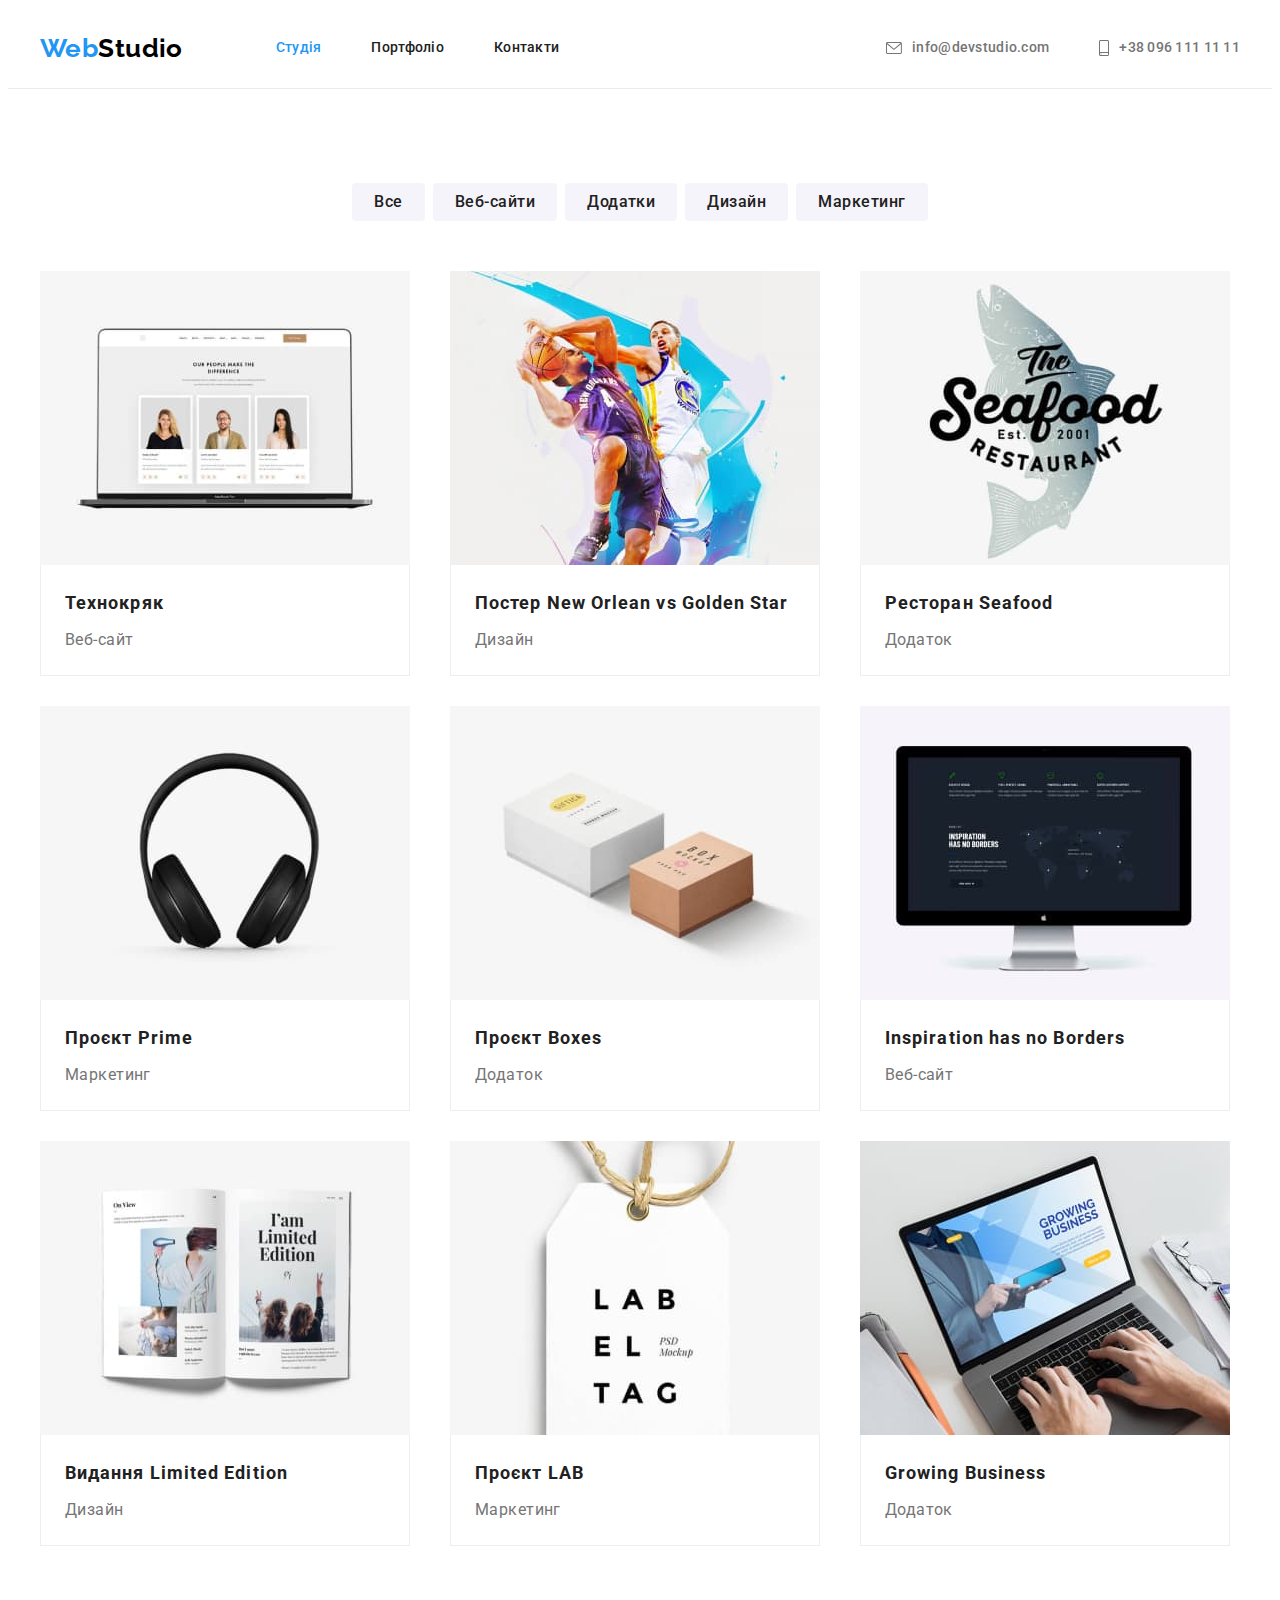
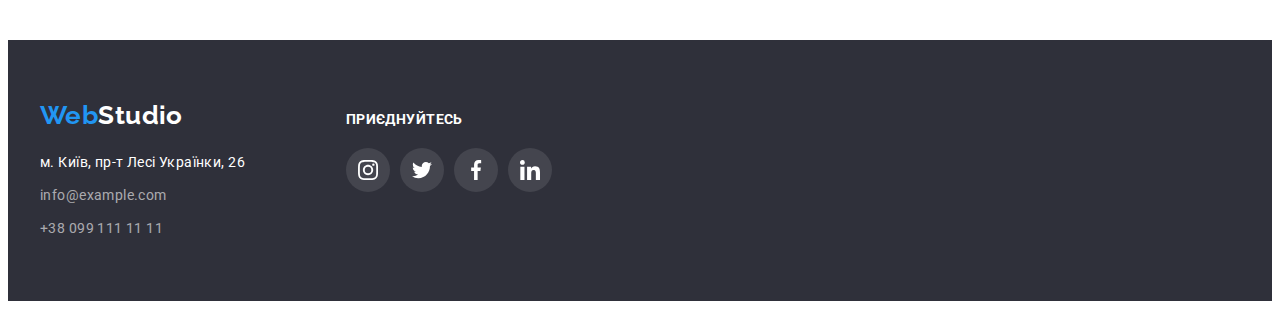
==== portfolio.html @ a43e913e "Initial commit" ====
<!DOCTYPE html>
<html lang="en">
  <head>
    <meta charset="UTF-8" />
    <meta http-equiv="X-UA-Compatible" content="IE=edge" />
    <meta name="viewport" content="width=device-width, initial-scale=1.0" />

    <title>Портфоліо</title>
    <link rel="preconnect" href="https://fonts.googleapis.com" />
    <link rel="preconnect" href="https://fonts.gstatic.com" crossorigin />
    <link
      href="https://fonts.googleapis.com/css2?family=Raleway:wght@700&family=Roboto:wght@400;500;700;900&display=swap"
      rel="stylesheet"
    />

    <link
      rel="stylesheet"
      href="https://cdnjs.cloudflare.com/ajax/libs/modern-normalize/1.1.0/modern-normalize.min.css"
      integrity="sha512-wpPYUAdjBVSE4KJnH1VR1HeZfpl1ub8YT/NKx4PuQ5NmX2tKuGu6U/JRp5y+Y8XG2tV+wKQpNHVUX03MfMFn9Q=="
      crossorigin="anonymous"
      referrerpolicy="no-referrer"
    />

    <link rel="stylesheet" href="./css/styles.css" />
  </head>

  <body>
    <!-- Header section -->
    <header class="header">
      <div class="container header-container">
        <nav class="header-nav">
          <a class="logo link" href="./index.html" lang="en"
            >Web<span class="logo-header">Studio</span></a
          >
          <ul class="header-list list">
            <li class="header-item">
              <a class="header-link-current link" href="">Студія</a>
            </li>
            <li class="header-item">
              <a class="header-link link" href="./portfolio.html">Портфоліо</a>
            </li>
            <li class="header-item">
              <a class="header-link link" href="">Контакти</a>
            </li>
          </ul>
        </nav>
        <div class="header-promo">
          <a
            class="header-mail link"
            lang="en"
            href="mailto:info@devstudio.com"
          >
            <svg class="contacts-icon" width="16" height="12">
              <use href="./images/icons.svg#mail"></use>
            </svg>
            info@devstudio.com</a
          >
          <a class="header-phone link" lang="en" href="tel:+380961111111">
            <svg class="contacts-icon" width="10" height="16">
              <use href="./images/icons.svg#smartphone"></use>
            </svg>
            +38 096 111 11 11</a
          >
        </div>
      </div>
    </header>
    <!-- Main section -->
    <main>
      <section class="main section">
        <div class="container">
          <h1 class="visually-hidden">Напрямок діяльності</h1>
          <ul class="main-list list">
            <li class="main-items-button">
              <button class="main-button" type="button">Все</button>
            </li>
            <li class="main-items-button">
              <button class="main-button" type="button">Веб-сайти</button>
            </li>
            <li class="main-items-button">
              <button class="main-button" type="button">Додатки</button>
            </li>
            <li class="main-items-button">
              <button class="main-button" type="button">Дизайн</button>
            </li>
            <li class="main-items-button">
              <button class="main-button" type="button">Маркетинг</button>
            </li>
          </ul>
          <ul class="main-items list card-set">
            <li class="main-item card-set-item">
              <a class="main-content link" href="">
                <img
                  src="./images/21.jpg"
                  alt="Технокряк"
                  width="370"
                  height="294"
                />
                <div class="main-desk">
                  <h2 class="main-service">Технокряк</h2>
                  <p class="main-direction">Веб-сайт</p>
                </div>
              </a>
            </li>
            <li class="main-item card-set-item">
              <a class="main-content link" href="">
                <img
                  src="./images/22.jpg"
                  alt="Постер New Orlean vs Golden Star"
                  width="370"
                  height="294"
                />
                <div class="main-desk">
                  <h2 class="main-service">
                    Постер <span lang="en">New Orlean vs Golden Star</span>
                  </h2>
                  <p class="main-direction">Дизайн</p>
                </div>
              </a>
            </li>
            <li class="main-item card-set-item">
              <a class="main-content link" href="">
                <img
                  src="./images/23.jpg"
                  alt="Ресторан Seafood"
                  width="370"
                  height="294"
                />
                <div class="main-desk">
                  <h2 class="main-service">
                    Ресторан <span lang="en">Seafood</span>
                  </h2>
                  <p class="main-direction">Додаток</p>
                </div>
              </a>
            </li>
            <li class="main-item card-set-item">
              <a class="main-content link" href="">
                <img
                  src="./images/24.jpg"
                  alt="Проєкт Prime"
                  width="370"
                  height="294"
                />
                <div class="main-desk">
                  <h2 class="main-service">
                    Проєкт <span lang="en">Prime</span>
                  </h2>
                  <p class="main-direction">Маркетинг</p>
                </div>
              </a>
            </li>
            <li class="main-item card-set-item">
              <a class="main-content link" href="">
                <img
                  src="./images/25.jpg"
                  alt="Проєкт Boxes"
                  width="370"
                  height="294"
                />
                <div class="main-desk">
                  <h2 class="main-service">
                    Проєкт <span lang="en">Boxes</span>
                  </h2>
                  <p class="main-direction">Додаток</p>
                </div>
              </a>
            </li>
            <li class="main-item card-set-item">
              <a class="main-content link" href="">
                <img
                  src="./images/26.jpg"
                  alt="Inspiration has no Borders"
                  width="370"
                  height="294"
                />
                <div class="main-desk">
                  <h2 class="main-service" lang="en">
                    Inspiration has no Borders
                  </h2>
                  <p class="main-direction">Веб-сайт</p>
                </div>
              </a>
            </li>
            <li class="main-item card-set-item">
              <a class="main-content link" href="">
                <img
                  src="./images/27.jpg"
                  alt="Видання Limited Edition"
                  width="370"
                  height="294"
                />
                <div class="main-desk">
                  <h2 class="main-service">
                    Видання <span lang="en">Limited Edition</span>
                  </h2>
                  <p class="main-direction">Дизайн</p>
                </div>
              </a>
            </li>
            <li class="main-item card-set-item">
              <a class="main-content link" href="">
                <img
                  src="./images/28.jpg"
                  alt="Проєкт LAB"
                  width="370"
                  height="294"
                />
                <div class="main-desk">
                  <h2 class="main-service">
                    Проєкт <span lang="en">LAB</span>
                  </h2>
                  <p class="main-direction">Маркетинг</p>
                </div>
              </a>
            </li>
            <li class="main-item card-set-item">
              <a class="main-content link" href="">
                <img
                  src="./images/29.jpg"
                  alt="Growing Business"
                  width="370"
                  height="294"
                />
                <div class="main-desk">
                  <h2 class="main-service" lang="en">Growing Business</h2>
                  <p class="main-direction">Додаток</p>
                </div>
              </a>
            </li>
          </ul>
        </div>
      </section>
    </main>
    <!-- Footer section -->
    <footer class="footer">
      <div class="container footer-container">
        <div class="left-side">
          <a class="logo link logo-second" href="./index.html" lang="en"
            >Web<span class="logo-footer">Studio</span></a
          >
          <address class="footer-address">
            <ul class="footer-list list">
              <li class="footer-item">
                <a
                  class="footer-link link"
                  href="https://goo.gl/maps/xd88WJ3FPj6KiwVW9"
                  target="_blank"
                  rel="noreferrer noopener"
                  >м. Київ, пр-т Лесі Українки, 26</a
                >
              </li>
              <li class="footer-item">
                <a
                  class="footer-mail link"
                  lang="en"
                  href="mailto:info@example.com"
                  >info@example.com</a
                >
              </li>
              <li class="footer-item">
                <a class="footer-phone link" lang="en" href="tel:+380991111111"
                  >+38 099 111 11 11</a
                >
              </li>
            </ul>
          </address>
        </div>
        <div class="right-side">
          <h3 class="right-side-header">Приєднуйтесь</h3>
          <ul class="socials list">
            <li class="socials-item">
              <a
                class="socials-link link black-link"
                href=""
                target="_blank"
                rel="noopener noreferrer"
                aria-label="instagram"
              >
                <svg class="socials-icon" width="20" height="20">
                  <use href="./images/icons.svg#instagram"></use>
                </svg>
              </a>
            </li>
            <li class="socials-item">
              <a
                class="socials-link link black-link"
                href=""
                target="_blank"
                rel="noopener noreferrer"
                aria-label="twitter"
              >
                <svg class="socials-icon" width="20" height="20">
                  <use href="./images/icons.svg#twitter"></use>
                </svg>
              </a>
            </li>
            <li class="socials-item">
              <a
                class="socials-link link black-link"
                href=""
                target="_blank"
                rel="noopener noreferrer"
                aria-label="facebook"
              >
                <svg class="socials-icon" width="20" height="20">
                  <use href="./images/icons.svg#facebook"></use>
                </svg>
              </a>
            </li>
            <li class="socials-item">
              <a
                class="socials-link link black-link"
                href=""
                target="_blank"
                rel="noopener noreferrer"
                aria-label="linkedin"
              >
                <svg class="socials-icon" width="20" height="20">
                  <use href="./images/icons.svg#linkedin"></use>
                </svg>
              </a>
            </li>
          </ul>
        </div>
      </div>
    </footer>
  </body>
</html>
---- css/styles.css ----
:root {
  --main-font: "Roboto", sans-serif;
  --secondary-font: "Raleway", sans-serif;
  --main-text-color: #757575;
  --title-text-color: #212121;
  --accent-color: #2196f3;
  --main-white-color: #ffffff;
  --secondary-bg-color: #2f303a;
  --third-bg-color: #f5f4fa;
  --transpered-color: rgba(255, 255, 255, 0.6);
  --logo-color: #000000;
  --btn-hover: #188ce8;
  --border-header-color: #ececec;
  --border-footer-color: #eeeeee;
  --socials-color: #afb1b8;
  --black-socials-color: rgba(255, 255, 255, 0.1);
  --indent: 30px;
  --items: 4;
}

body {
  font-family: var(--main-font);
  color: var(--main-text-color);
  letter-spacing: 0.03em;
  font-size: 14px;
}

/* Reset styles */
h1,
h2,
h3,
h4,
h5,
h6,
p {
  margin: 0;
}

.link {
  text-decoration: none;
  color: currentColor;
  line-height: 1.71;
}

.list {
  list-style: none;
  padding: 0;
  margin: 0;
}

/* Card set */
.card-set {
  display: flex;
  flex-wrap: wrap;
  gap: var(--indent);
}

.card-set-item {
  flex-basis: calc((100% - var(--indent) * (var(--items) - 1)) / var(--items));
}

/* Base style */

.container {
  width: 1200px;
  padding-right: 15px;
  padding-left: 15px;
  margin-right: auto;
  margin-left: auto;
}

.section {
  padding-top: 94px;
  padding-right: 0;
  padding-bottom: 94px;
  padding-left: 0;
}

img {
  display: block;
  max-width: 100%;
  height: auto;
}

/* Header section*/

.header {
  border-bottom: 1px solid var(--border-header-color);
}

.header-nav {
  display: flex;
  margin-right: auto;
  align-items: center;
}

.header-container {
  display: flex;
  align-items: center;
}

.logo {
  display: block;
  padding-top: 24px;
  padding-bottom: 24px;
  margin-right: 93px;
  font-family: var(--secondary-font);
  font-weight: 700;
  font-size: 26px;
  line-height: 1.19;
  color: var(--accent-color);
}

.logo-header {
  color: var(--logo-color);
}

.header-list {
  display: flex;
  gap: 50px;
}

.header-link,
.header-mail,
.header-phone {
  display: flex;
  align-items: center;
  padding-top: 32px;
  padding-bottom: 32px;
  font-weight: 500;
  line-height: 1.14;
  letter-spacing: 0.02em;
}

.header-link {
  color: var(--title-text-color);
}

.header-link-current {
  display: block;
  padding-top: 32px;
  padding-bottom: 32px;
  color: var(--accent-color);
  line-height: 1.14;
  letter-spacing: 0.02em;
  font-weight: 500;
}

.header-link:hover,
.header-link:focus,
.header-phone:hover,
.header-phone:focus,
.header-mail:hover,
.header-mail:focus {
  color: var(--accent-color);
}

.header-promo {
  display: flex;
  gap: 50px;
}

.contacts-icon {
  fill: currentColor;
  margin-right: 10px;
}

/* Main-section */
.hero {
  max-width: 1600px;
  height: 600px;
  margin-left: auto;
  margin-right: auto;
  padding-top: 200px;
  padding-bottom: 200px;
  background-color: var(--secondary-bg-color);
  text-align: center;
  background-image: linear-gradient(
      to right,
      rgba(47, 48, 58, 0.4),
      rgba(47, 48, 58, 0.4)
    ),
    url(../images/hero/hero.jpg);
  background-repeat: no-repeat;
  background-position: center;
}

.hero-title {
  margin-left: auto;
  margin-right: auto;
  margin-bottom: 30px;
  width: 696px;
  color: var(--main-white-color);
  font-weight: 900;
  font-size: 44px;
  line-height: 1.36;
  text-align: center;
  letter-spacing: 0.06em;
  text-transform: uppercase;
}

.hero-btn {
  display: block;
  margin: 0 auto;
  min-width: 200px;
  min-height: 50px;
  padding-top: 10px;
  padding-right: 32px;
  padding-bottom: 10px;
  padding-left: 32px;
  font-family: inherit;
  font-weight: 700;
  font-size: 16px;
  line-height: 1.88;
  letter-spacing: 0.06em;
  color: var(--main-white-color);
  background-color: var(--accent-color);
  cursor: pointer;
  border-radius: 4px;
  box-shadow: 0px 4px 4px rgba(0, 0, 0, 0.15);
  border: none;
}

.hero-btn:hover,
.hero-btn:focus {
  background-color: var(--btn-hover);
  box-shadow: 0px 4px 4px rgba(0, 0, 0, 0.15);
  border-radius: 4px;
}
/* Features section */

.visually-hidden {
  position: absolute;
  white-space: nowrap;
  width: 1px;
  height: 1px;
  overflow: hidden;
  border: 0;
  padding: 0;
  clip: rect(0 0 0 0);
  clip-path: inset(50%);
  margin: -1px;
}

.features-list {
  display: flex;
  gap: var(--indent);
}

.features-item {
  flex-basis: 270px;
}

.features-icons {
  display: flex;
  align-items: center;
  justify-content: center;
  height: 120px;
  background-color: var(--third-bg-color);
  margin-bottom: 30px;
  border-radius: 4px;
}

.features-subtitle {
  color: var(--title-text-color);
  font-size: inherit;
  font-weight: 700;
  line-height: 1.14;
  text-transform: uppercase;
  margin-bottom: 10px;
}

.features-desc {
  line-height: 1.71;
}
/* About section */

.about {
  padding-bottom: 94px;
}

.section-title {
  color: var(--title-text-color);
  font-size: 36px;
  line-height: 1.17;
  text-align: center;
  margin-bottom: 50px;
}

.about-list {
  --items: 3;
}

/* Team section */
.team {
  background-color: var(--third-bg-color);
}

.team-list {
  display: flex;
  gap: var(--indent);
  flex-wrap: wrap;
}

.team-subtitle {
  margin-bottom: 10px;
  font-weight: 500;
  font-size: 16px;
  line-height: 1.19;
  text-align: center;
  color: var(--title-text-color);
}

.team-desc {
  font-size: 16px;
  line-height: 1.19;
  text-align: center;
  margin-bottom: 16px;
}

.team-item {
  background-color: var(--main-white-color);
  box-shadow: 0px 1px 3px rgba(0, 0, 0, 0.12), 0px 1px 1px rgba(0, 0, 0, 0.14),
    0px 2px 1px rgba(0, 0, 0, 0.2);
  border-radius: 0px 0px 4px 4px;
}

/* Socials icons */
.socials {
  display: flex;
  align-items: center;
  justify-content: center;
  gap: 10px;
}

.socials-link {
  display: flex;
  align-items: center;
  justify-content: center;
  width: 44px;
  height: 44px;
  color: var(--socials-color);
  background-color: var(--main-white-color);
  border-radius: 50%;
}

.socials-icon {
  fill: currentColor;
}

.socials-link:hover,
.socials-link:focus {
  color: var(--main-white-color);
  background-color: var(--accent-color);
  border: 1px solid var(--accent-color);
}

.team-wrapper {
  border-top: none;
  padding-top: 30px;
  padding-bottom: 30px;
  padding-left: 5px;
  padding-right: 5px;
}

/* Clients */

.clients {
  display: flex;
  align-items: center;
  justify-content: center;
  gap: var(--indent);
}

.clients-link {
  display: flex;
  align-items: center;
  justify-content: center;
  width: 170px;
  height: 92px;
  border: 1px solid var(--socials-color);
  border-radius: 4px;

  color: var(--socials-color);
}

.clients-icon {
  fill: currentColor;
}

.clients-link:hover,
.clients-link:focus {
  color: var(--accent-color);
  border: 1px solid var(--accent-color);
  outline: none;
  } 

/* footer*/

.logo-footer {
  color: var(--main-white-color);
}

.footer {
  background-color: var(--secondary-bg-color);
  padding-top: 60px;
  padding-bottom: 60px;
}

.footer-container {
  display: flex;
  align-items: baseline;
}

.left-side {
  margin-right: 70px;
}

.logo-second {
  padding-top: 0;
  padding-bottom: 0;
  margin-bottom: 20px;
}

.footer-address {
  font-style: inherit;
}

.footer-item:not(:last-child) {
  margin-bottom: 9px;
}

.footer-link {
  color: var(--main-white-color);
}

.footer-mail,
.footer-phone {
  color: var(--transpered-color);
}

.footer-link:hover,
.footer-link:focus,
.footer-mail:hover,
.footer-mail:focus,
.footer-phone:hover,
.footer-phone:focus {
  color: var(--accent-color);
}

.right-side-header {
  font-size: 14px;
  line-height: 1.14;
  text-transform: uppercase;
  margin-bottom: 20px;

  color: var(--main-white-color);
}

.black-link {
  background-color: var(--black-socials-color);
  color: var(--main-white-color);
}

.black-link:hover,
.black-link:focus {
  background-color: var(--accent-color);
}

/* Portfolio */

.main-list {
  display: flex;
  align-items: center;
  justify-content: center;
  gap: 8px;

  margin-bottom: 50px;
}

.main-button {
  padding-top: 6px;
  padding-right: 22px;
  padding-bottom: 6px;
  padding-left: 22px;
  color: var(--title-text-color);
  background-color: var(--third-bg-color);
  cursor: pointer;
  font-family: var(--main-font);
  font-style: normal;
  font-weight: 500;
  font-size: 16px;
  line-height: 1.63;
  text-align: center;
  letter-spacing: 0.03em;
  border-radius: 4px;
  border: none;
}

.main-button:hover,
.main-button:focus {
  color: var(--main-white-color);
  background-color: var(--accent-color);
  box-shadow: 0px 3px 1px rgba(0, 0, 0, 0.1), 0px 1px 2px rgba(0, 0, 0, 0.08),
    0px 2px 2px rgba(0, 0, 0, 0.12);
  border-radius: 4px;
}

.main-items {
  --items: 3;
}

.main-content {
  display: inline-block;
}

.main-content:hover,
.main-content:focus {
  box-shadow: 0px 1px 1px rgba(0, 0, 0, 0.12), 0px 4px 4px rgba(0, 0, 0, 0.06),
    1px 4px 6px rgba(0, 0, 0, 0.16);
}

.main-desk {
  padding-top: 20px;
  padding-right: 24px;
  padding-bottom: 20px;
  padding-left: 24px;
  border: 1px solid var(--border-footer-color);
  border-top: none;
}

.main-service {
  color: var(--title-text-color);
  font-size: 18px;
  line-height: 2;
  letter-spacing: 0.06em;
  margin-bottom: 4px;
}

.main-direction {
  font-size: 16px;
  line-height: 1.88;
}
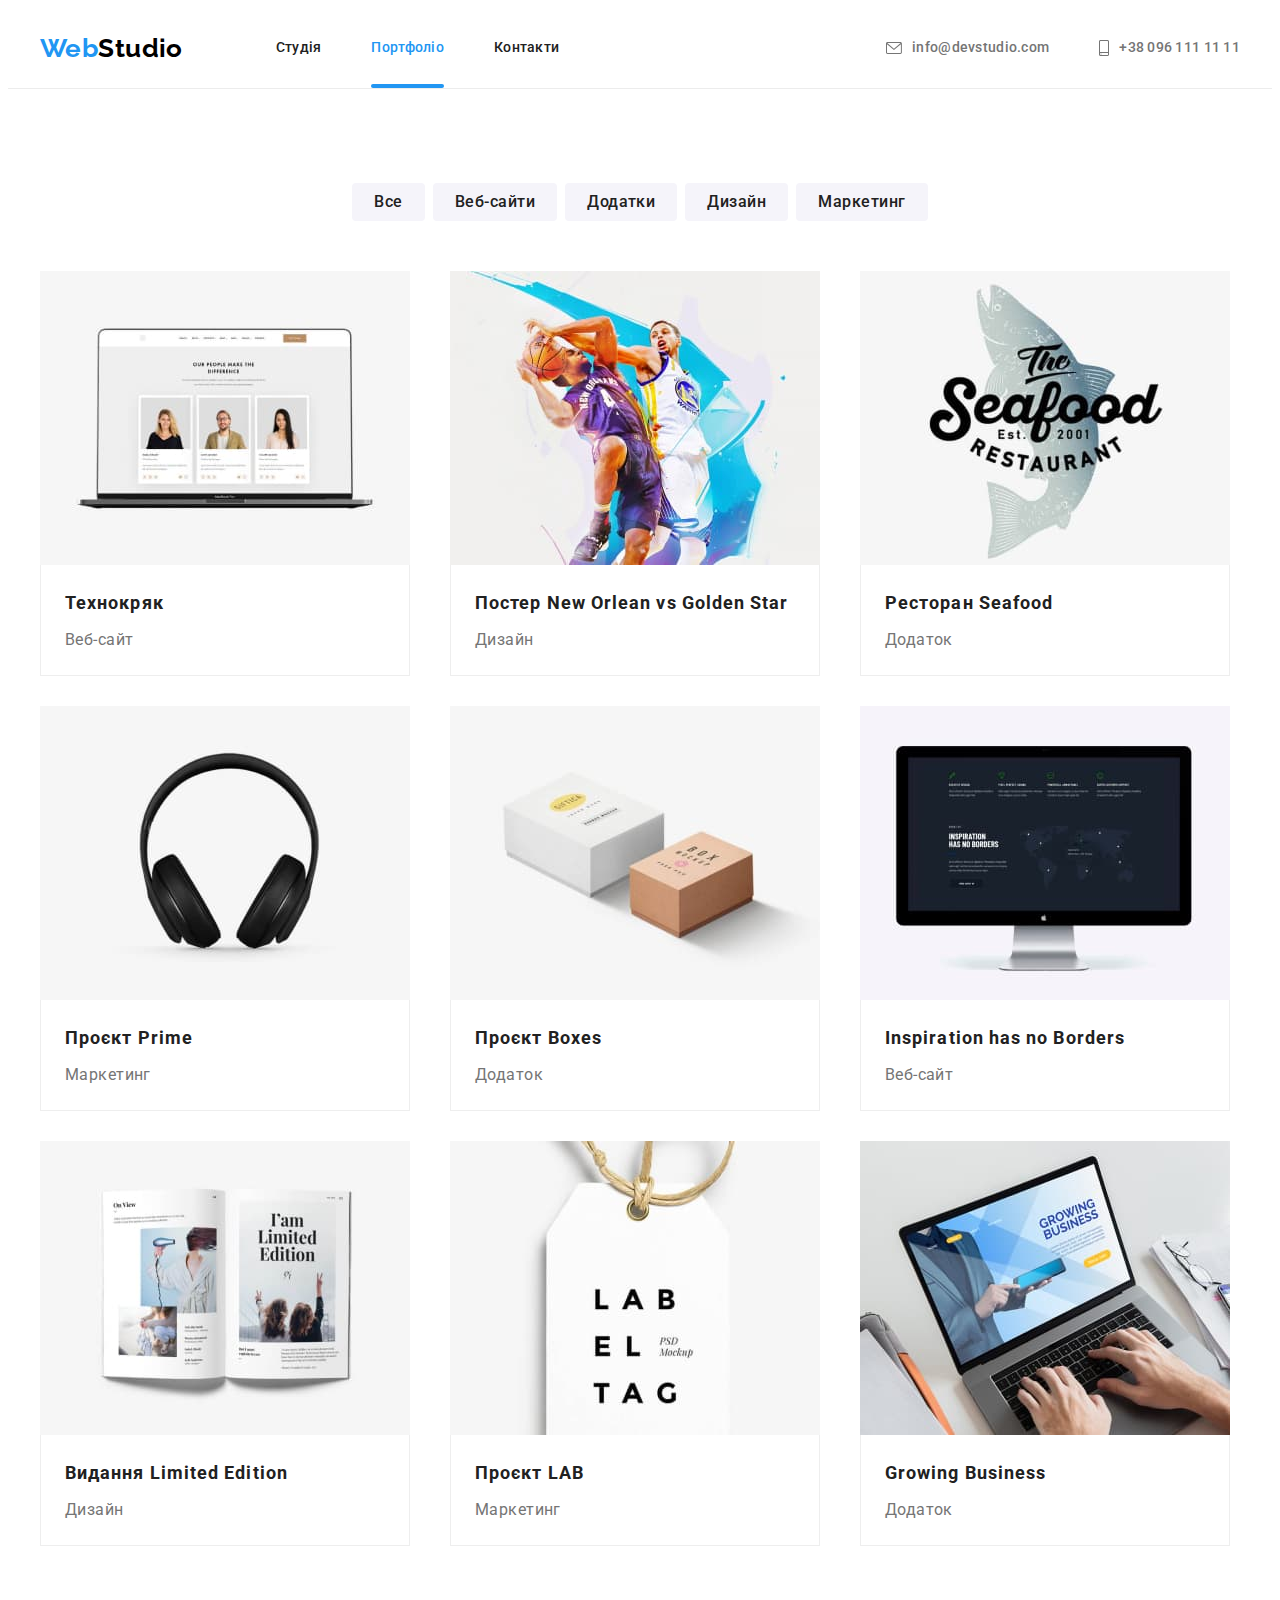
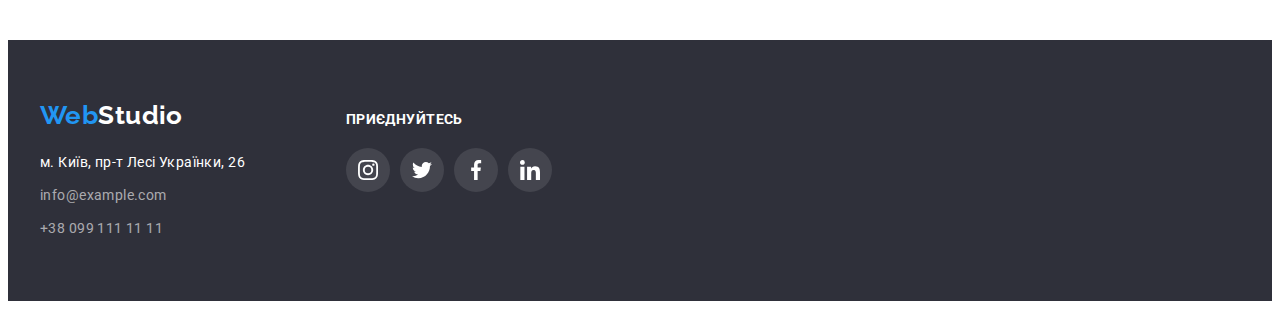
==== commit f0aae612: "Update portfolio.html" ====
--- a/portfolio.html
+++ b/portfolio.html
@@ -34,10 +34,10 @@
           >
           <ul class="header-list list">
             <li class="header-item">
-              <a class="header-link-current link" href="">Студія</a>
+              <a class="header-link link" href="./index.html">Студія</a>
             </li>
             <li class="header-item">
-              <a class="header-link link" href="./portfolio.html">Портфоліо</a>
+              <a class="header-link-current link" href="./portfolio.html">Портфоліо</a>
             </li>
             <li class="header-item">
               <a class="header-link link" href="">Контакти</a>
--- a/css/styles.css
+++ b/css/styles.css
@@ -120,6 +120,10 @@
   gap: 50px;
 }
 
+.header-item {
+  position: relative;
+}
+
 .header-link,
 .header-mail,
 .header-phone {
@@ -145,6 +149,18 @@
   letter-spacing: 0.02em;
   font-weight: 500;
 }
+
+.header-link-current::after {
+content: "";
+position: absolute;
+bottom: 0;
+left: 0;
+display: block;
+width: 100%;
+height: 4px;
+border-radius: 2px;
+background-color: var(--accent-color);
+} 
 
 .header-link:hover,
 .header-link:focus,
@@ -279,6 +295,28 @@
   padding-bottom: 94px;
 }
 
+.about-item {
+  position: relative;
+}
+
+.about-label {
+  display: flex;
+  align-items: center;
+  justify-content: center;
+  position: absolute;
+  height: 70px;
+  width: 100%;
+  bottom: 0;
+  left: 0;
+  font-weight: 700;
+  line-height: 1.14;
+  text-align: center;
+  text-transform: uppercase;
+  
+  color: var(--main-white-color);
+  background-color: rgba(47, 48, 58, 0.8);;
+}
+
 .section-title {
   color: var(--title-text-color);
   font-size: 36px;
@@ -393,7 +431,7 @@
   color: var(--accent-color);
   border: 1px solid var(--accent-color);
   outline: none;
-  } 
+}
 
 /* footer*/
 
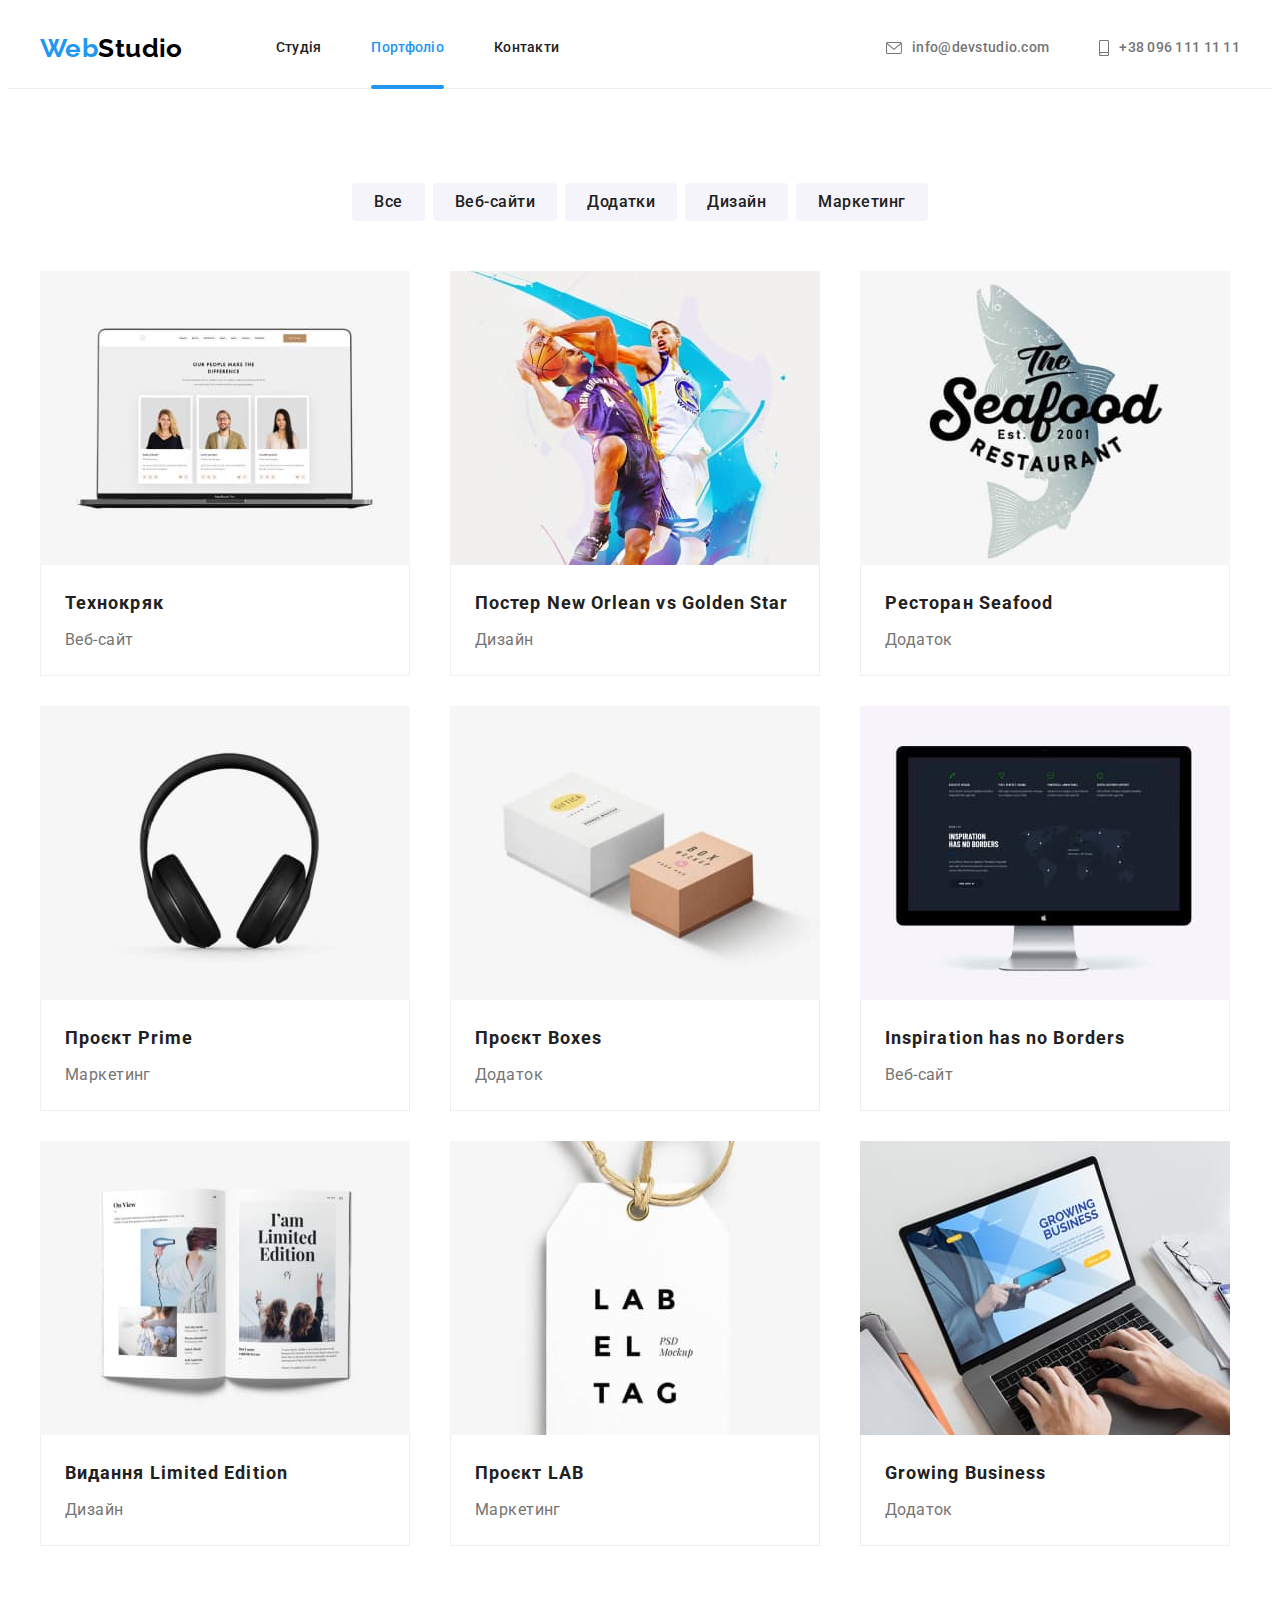
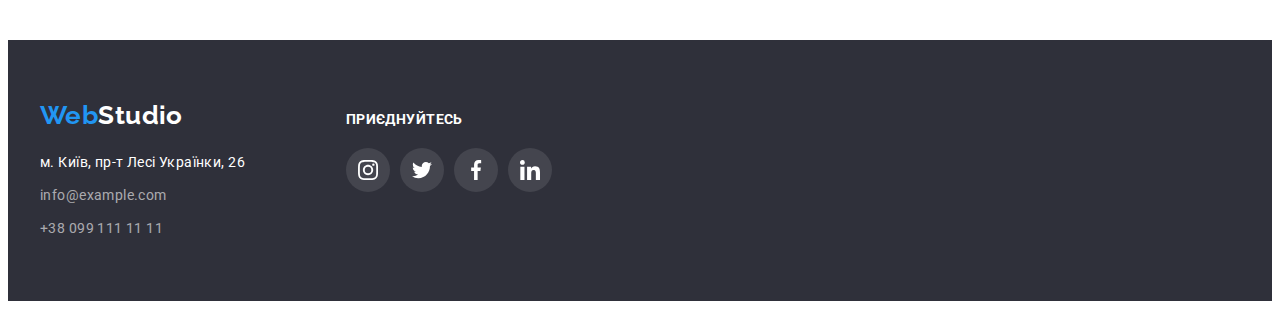
==== commit 600648dd: "Update portfolio.html" ====
--- a/portfolio.html
+++ b/portfolio.html
@@ -37,7 +37,9 @@
               <a class="header-link link" href="./index.html">Студія</a>
             </li>
             <li class="header-item">
-              <a class="header-link-current link" href="./portfolio.html">Портфоліо</a>
+              <a class="header-link-current link" href="./portfolio.html"
+                >Портфоліо</a
+              >
             </li>
             <li class="header-item">
               <a class="header-link link" href="">Контакти</a>
@@ -89,12 +91,22 @@
           <ul class="main-items list card-set">
             <li class="main-item card-set-item">
               <a class="main-content link" href="">
-                <img
-                  src="./images/21.jpg"
-                  alt="Технокряк"
-                  width="370"
-                  height="294"
-                />
+                <div class="main-tumb">
+                  <img
+                    src="./images/21.jpg"
+                    alt="Технокряк"
+                    width="370"
+                    height="294"
+                  />
+                  <div class="overlay">
+                    <p class="overlay-text">
+                      Ресурс пропонує комплексні пропозиції з різним рівнем
+                      функціоналу та сервісів. Все це дозволить відвідувачу
+                      отримати вичерпні відомості про компанію чи приватну
+                      особу.
+                    </p>
+                  </div>
+                </div>
                 <div class="main-desk">
                   <h2 class="main-service">Технокряк</h2>
                   <p class="main-direction">Веб-сайт</p>
@@ -103,12 +115,22 @@
             </li>
             <li class="main-item card-set-item">
               <a class="main-content link" href="">
-                <img
-                  src="./images/22.jpg"
-                  alt="Постер New Orlean vs Golden Star"
-                  width="370"
-                  height="294"
-                />
+                <div class="main-tumb">
+                  <img
+                    src="./images/22.jpg"
+                    alt="Постер New Orlean vs Golden Star"
+                    width="370"
+                    height="294"
+                  />
+                  <div class="overlay">
+                    <p class="overlay-text">
+                      Ресурс пропонує комплексні пропозиції з різним рівнем
+                      функціоналу та сервісів. Все це дозволить відвідувачу
+                      отримати вичерпні відомості про компанію чи приватну
+                      особу.
+                    </p>
+                  </div>
+                </div>
                 <div class="main-desk">
                   <h2 class="main-service">
                     Постер <span lang="en">New Orlean vs Golden Star</span>
@@ -119,12 +141,22 @@
             </li>
             <li class="main-item card-set-item">
               <a class="main-content link" href="">
-                <img
-                  src="./images/23.jpg"
-                  alt="Ресторан Seafood"
-                  width="370"
-                  height="294"
-                />
+                <div class="main-tumb">
+                  <img
+                    src="./images/23.jpg"
+                    alt="Ресторан Seafood"
+                    width="370"
+                    height="294"
+                  />
+                  <div class="overlay">
+                    <p class="overlay-text">
+                      Ресурс пропонує комплексні пропозиції з різним рівнем
+                      функціоналу та сервісів. Все це дозволить відвідувачу
+                      отримати вичерпні відомості про компанію чи приватну
+                      особу.
+                    </p>
+                  </div>
+                </div>
                 <div class="main-desk">
                   <h2 class="main-service">
                     Ресторан <span lang="en">Seafood</span>
@@ -135,12 +167,22 @@
             </li>
             <li class="main-item card-set-item">
               <a class="main-content link" href="">
-                <img
-                  src="./images/24.jpg"
-                  alt="Проєкт Prime"
-                  width="370"
-                  height="294"
-                />
+                <div class="main-tumb">
+                  <img
+                    src="./images/24.jpg"
+                    alt="Проєкт Prime"
+                    width="370"
+                    height="294"
+                  />
+                  <div class="overlay">
+                    <p class="overlay-text">
+                      Ресурс пропонує комплексні пропозиції з різним рівнем
+                      функціоналу та сервісів. Все це дозволить відвідувачу
+                      отримати вичерпні відомості про компанію чи приватну
+                      особу.
+                    </p>
+                  </div>
+                </div>
                 <div class="main-desk">
                   <h2 class="main-service">
                     Проєкт <span lang="en">Prime</span>
@@ -151,12 +193,22 @@
             </li>
             <li class="main-item card-set-item">
               <a class="main-content link" href="">
-                <img
-                  src="./images/25.jpg"
-                  alt="Проєкт Boxes"
-                  width="370"
-                  height="294"
-                />
+                <div class="main-tumb">
+                  <img
+                    src="./images/25.jpg"
+                    alt="Проєкт Boxes"
+                    width="370"
+                    height="294"
+                  />
+                  <div class="overlay">
+                    <p class="overlay-text">
+                      Ресурс пропонує комплексні пропозиції з різним рівнем
+                      функціоналу та сервісів. Все це дозволить відвідувачу
+                      отримати вичерпні відомості про компанію чи приватну
+                      особу.
+                    </p>
+                  </div>
+                </div>
                 <div class="main-desk">
                   <h2 class="main-service">
                     Проєкт <span lang="en">Boxes</span>
@@ -167,12 +219,22 @@
             </li>
             <li class="main-item card-set-item">
               <a class="main-content link" href="">
-                <img
-                  src="./images/26.jpg"
-                  alt="Inspiration has no Borders"
-                  width="370"
-                  height="294"
-                />
+                <div class="main-tumb">
+                  <img
+                    src="./images/26.jpg"
+                    alt="Inspiration has no Borders"
+                    width="370"
+                    height="294"
+                  />
+                  <div class="overlay">
+                    <p class="overlay-text">
+                      Ресурс пропонує комплексні пропозиції з різним рівнем
+                      функціоналу та сервісів. Все це дозволить відвідувачу
+                      отримати вичерпні відомості про компанію чи приватну
+                      особу.
+                    </p>
+                  </div>
+                </div>
                 <div class="main-desk">
                   <h2 class="main-service" lang="en">
                     Inspiration has no Borders
@@ -183,12 +245,22 @@
             </li>
             <li class="main-item card-set-item">
               <a class="main-content link" href="">
-                <img
-                  src="./images/27.jpg"
-                  alt="Видання Limited Edition"
-                  width="370"
-                  height="294"
-                />
+                <div class="main-tumb">
+                  <img
+                    src="./images/27.jpg"
+                    alt="Видання Limited Edition"
+                    width="370"
+                    height="294"
+                  />
+                  <div class="overlay">
+                    <p class="overlay-text">
+                      Ресурс пропонує комплексні пропозиції з різним рівнем
+                      функціоналу та сервісів. Все це дозволить відвідувачу
+                      отримати вичерпні відомості про компанію чи приватну
+                      особу.
+                    </p>
+                  </div>
+                </div>
                 <div class="main-desk">
                   <h2 class="main-service">
                     Видання <span lang="en">Limited Edition</span>
@@ -199,12 +271,22 @@
             </li>
             <li class="main-item card-set-item">
               <a class="main-content link" href="">
-                <img
-                  src="./images/28.jpg"
-                  alt="Проєкт LAB"
-                  width="370"
-                  height="294"
-                />
+                <div class="main-tumb">
+                  <img
+                    src="./images/28.jpg"
+                    alt="Проєкт LAB"
+                    width="370"
+                    height="294"
+                  />
+                  <div class="overlay">
+                    <p class="overlay-text">
+                      Ресурс пропонує комплексні пропозиції з різним рівнем
+                      функціоналу та сервісів. Все це дозволить відвідувачу
+                      отримати вичерпні відомості про компанію чи приватну
+                      особу.
+                    </p>
+                  </div>
+                </div>
                 <div class="main-desk">
                   <h2 class="main-service">
                     Проєкт <span lang="en">LAB</span>
@@ -215,12 +297,22 @@
             </li>
             <li class="main-item card-set-item">
               <a class="main-content link" href="">
-                <img
-                  src="./images/29.jpg"
-                  alt="Growing Business"
-                  width="370"
-                  height="294"
-                />
+                <div class="main-tumb">
+                  <img
+                    src="./images/29.jpg"
+                    alt="Growing Business"
+                    width="370"
+                    height="294"
+                  />
+                  <div class="overlay">
+                    <p class="overlay-text">
+                      Ресурс пропонує комплексні пропозиції з різним рівнем
+                      функціоналу та сервісів. Все це дозволить відвідувачу
+                      отримати вичерпні відомості про компанію чи приватну
+                      особу.
+                    </p>
+                  </div>
+                </div>
                 <div class="main-desk">
                   <h2 class="main-service" lang="en">Growing Business</h2>
                   <p class="main-direction">Додаток</p>
--- a/css/styles.css
+++ b/css/styles.css
@@ -16,6 +16,9 @@
   --black-socials-color: rgba(255, 255, 255, 0.1);
   --indent: 30px;
   --items: 4;
+  --animation-hover: 250ms cubic-bezier(0.4, 0, 0.2, 1);
+  --backdrop-bgc: rgba(0, 0, 0, 0.2);
+  --overlay-bg: rgba(33, 150, 243, 0.9);
 }
 
 body {
@@ -23,6 +26,10 @@
   color: var(--main-text-color);
   letter-spacing: 0.03em;
   font-size: 14px;
+}
+
+.no-scroll {
+  overflow: hidden;
 }
 
 /* Reset styles */
@@ -121,7 +128,6 @@
 }
 
 .header-item {
-  position: relative;
 }
 
 .header-link,
@@ -134,6 +140,8 @@
   font-weight: 500;
   line-height: 1.14;
   letter-spacing: 0.02em;
+
+  transition: color var(--animation-hover);
 }
 
 .header-link {
@@ -141,6 +149,7 @@
 }
 
 .header-link-current {
+  position: relative;
   display: block;
   padding-top: 32px;
   padding-bottom: 32px;
@@ -151,16 +160,16 @@
 }
 
 .header-link-current::after {
-content: "";
-position: absolute;
-bottom: 0;
-left: 0;
-display: block;
-width: 100%;
-height: 4px;
-border-radius: 2px;
-background-color: var(--accent-color);
-} 
+  content: "";
+  position: absolute;
+  bottom: -1px;
+  left: 0;
+  display: block;
+  width: 100%;
+  height: 4px;
+  border-radius: 2px;
+  background-color: var(--accent-color);
+}
 
 .header-link:hover,
 .header-link:focus,
@@ -235,14 +244,15 @@
   border-radius: 4px;
   box-shadow: 0px 4px 4px rgba(0, 0, 0, 0.15);
   border: none;
+
+  transition: background-color var(--animation-hover);
 }
 
 .hero-btn:hover,
 .hero-btn:focus {
   background-color: var(--btn-hover);
-  box-shadow: 0px 4px 4px rgba(0, 0, 0, 0.15);
-  border-radius: 4px;
-}
+}
+
 /* Features section */
 
 .visually-hidden {
@@ -312,9 +322,9 @@
   line-height: 1.14;
   text-align: center;
   text-transform: uppercase;
-  
-  color: var(--main-white-color);
-  background-color: rgba(47, 48, 58, 0.8);;
+
+  color: var(--main-white-color);
+  background-color: rgba(47, 48, 58, 0.8);
 }
 
 .section-title {
@@ -380,6 +390,8 @@
   color: var(--socials-color);
   background-color: var(--main-white-color);
   border-radius: 50%;
+
+  transition: color var(--animation-hover), background-color var(--animation-hover);
 }
 
 .socials-icon {
@@ -390,7 +402,6 @@
 .socials-link:focus {
   color: var(--main-white-color);
   background-color: var(--accent-color);
-  border: 1px solid var(--accent-color);
 }
 
 .team-wrapper {
@@ -420,6 +431,9 @@
   border-radius: 4px;
 
   color: var(--socials-color);
+
+  transition: color var(--animation-hover), border var(--animation-hover),
+    outline var(--animation-hover);
 }
 
 .clients-icon {
@@ -432,7 +446,6 @@
   border: 1px solid var(--accent-color);
   outline: none;
 }
-
 /* footer*/
 
 .logo-footer {
@@ -470,11 +483,15 @@
 
 .footer-link {
   color: var(--main-white-color);
+
+  transition: color var(--animation-hover);
 }
 
 .footer-mail,
 .footer-phone {
   color: var(--transpered-color);
+
+  transition: color var(--animation-hover);
 }
 
 .footer-link:hover,
@@ -498,6 +515,8 @@
 .black-link {
   background-color: var(--black-socials-color);
   color: var(--main-white-color);
+
+  transition: background-color var(--animation-hover);
 }
 
 .black-link:hover,
@@ -533,6 +552,9 @@
   letter-spacing: 0.03em;
   border-radius: 4px;
   border: none;
+
+  transition: color var(--animation-hover),
+    background-color var(--animation-hover), box-shadow var(--animation-hover);
 }
 
 .main-button:hover,
@@ -541,21 +563,60 @@
   background-color: var(--accent-color);
   box-shadow: 0px 3px 1px rgba(0, 0, 0, 0.1), 0px 1px 2px rgba(0, 0, 0, 0.08),
     0px 2px 2px rgba(0, 0, 0, 0.12);
-  border-radius: 4px;
 }
 
 .main-items {
   --items: 3;
 }
 
+.main-item {
+}
+
 .main-content {
   display: inline-block;
+  transition: box-shadow var(--animation-hover);
 }
 
 .main-content:hover,
 .main-content:focus {
   box-shadow: 0px 1px 1px rgba(0, 0, 0, 0.12), 0px 4px 4px rgba(0, 0, 0, 0.06),
     1px 4px 6px rgba(0, 0, 0, 0.16);
+}
+
+.main-tumb {
+  position: relative;
+  overflow: hidden;
+}
+
+.main-tumb:hover .overlay {
+transform: translateY(0);
+}
+
+.overlay {
+  position: absolute;
+  top: 0;
+  left: 0;
+
+  transform: translateY(100%);
+  padding: 63px 24px;
+  width: 100%;
+  height: 100%;
+  display: flex;
+  align-items: center;
+  justify-content: center;
+
+  background-color: var(--overlay-bg);
+
+  transition: transform var(--animation-hover);
+}
+
+.overlay-text {
+  text-align: center;
+  font-weight: 400;
+  font-size: 18px;
+  line-height: 1.56;
+
+  color: var(--main-white-color);
 }
 
 .main-desk {
@@ -579,3 +640,64 @@
   font-size: 16px;
   line-height: 1.88;
 }
+
+/* Modal window */
+.backdrop {
+  position: fixed;
+  top: 0;
+  left: 0;
+  z-index: 1000;
+
+  width: 100%;
+  height: 100%;
+  background-color: var(--backdrop-bgc);
+
+  transition: opacity var(--animation-hover), visibility var(--animation-hover);
+}
+
+.backdrop.is-hidden {
+  opacity: 0;
+  visibility: hidden;
+  pointer-events: none;
+}
+
+.modal {
+  position: absolute;
+  top: 50%;
+  left: 50%;
+
+  transform: translate(-50%, -50%);
+  width: 528px;
+  height: 581px;
+  background-color: var(--main-white-color);
+  box-shadow: 0px 1px 3px rgba(0, 0, 0, 0.12), 0px 1px 1px rgba(0, 0, 0, 0.14),
+    0px 2px 1px rgba(0, 0, 0, 0.2);
+  border-radius: 4px;
+
+  opacity: 1;
+  transition: transform 500ms ease-in-out 100ms, opacity 500ms ease-in-out 100ms;
+}
+
+.backdrop.is-hidden .modal {
+  opacity: 0;
+  transform: translate(-50%, -50%) scale(0.4) rotate(1turn);
+}
+.modal-btn {
+  position: absolute;
+  top: 10px;
+  right: 10px;
+  display: flex;
+  align-items: center;
+  justify-content: center;
+
+  width: 30px;
+  height: 30px;
+  padding: 0;
+  border-radius: 50%;
+  background: var(--main-white-color);
+  border: 1px solid rgba(0, 0, 0, 0.1);
+  box-shadow: 0px 1px 3px rgba(0, 0, 0, 0.12), 0px 1px 1px rgba(0, 0, 0, 0.14),
+    0px 2px 1px rgba(0, 0, 0, 0.2);
+  cursor: pointer;
+}
+
